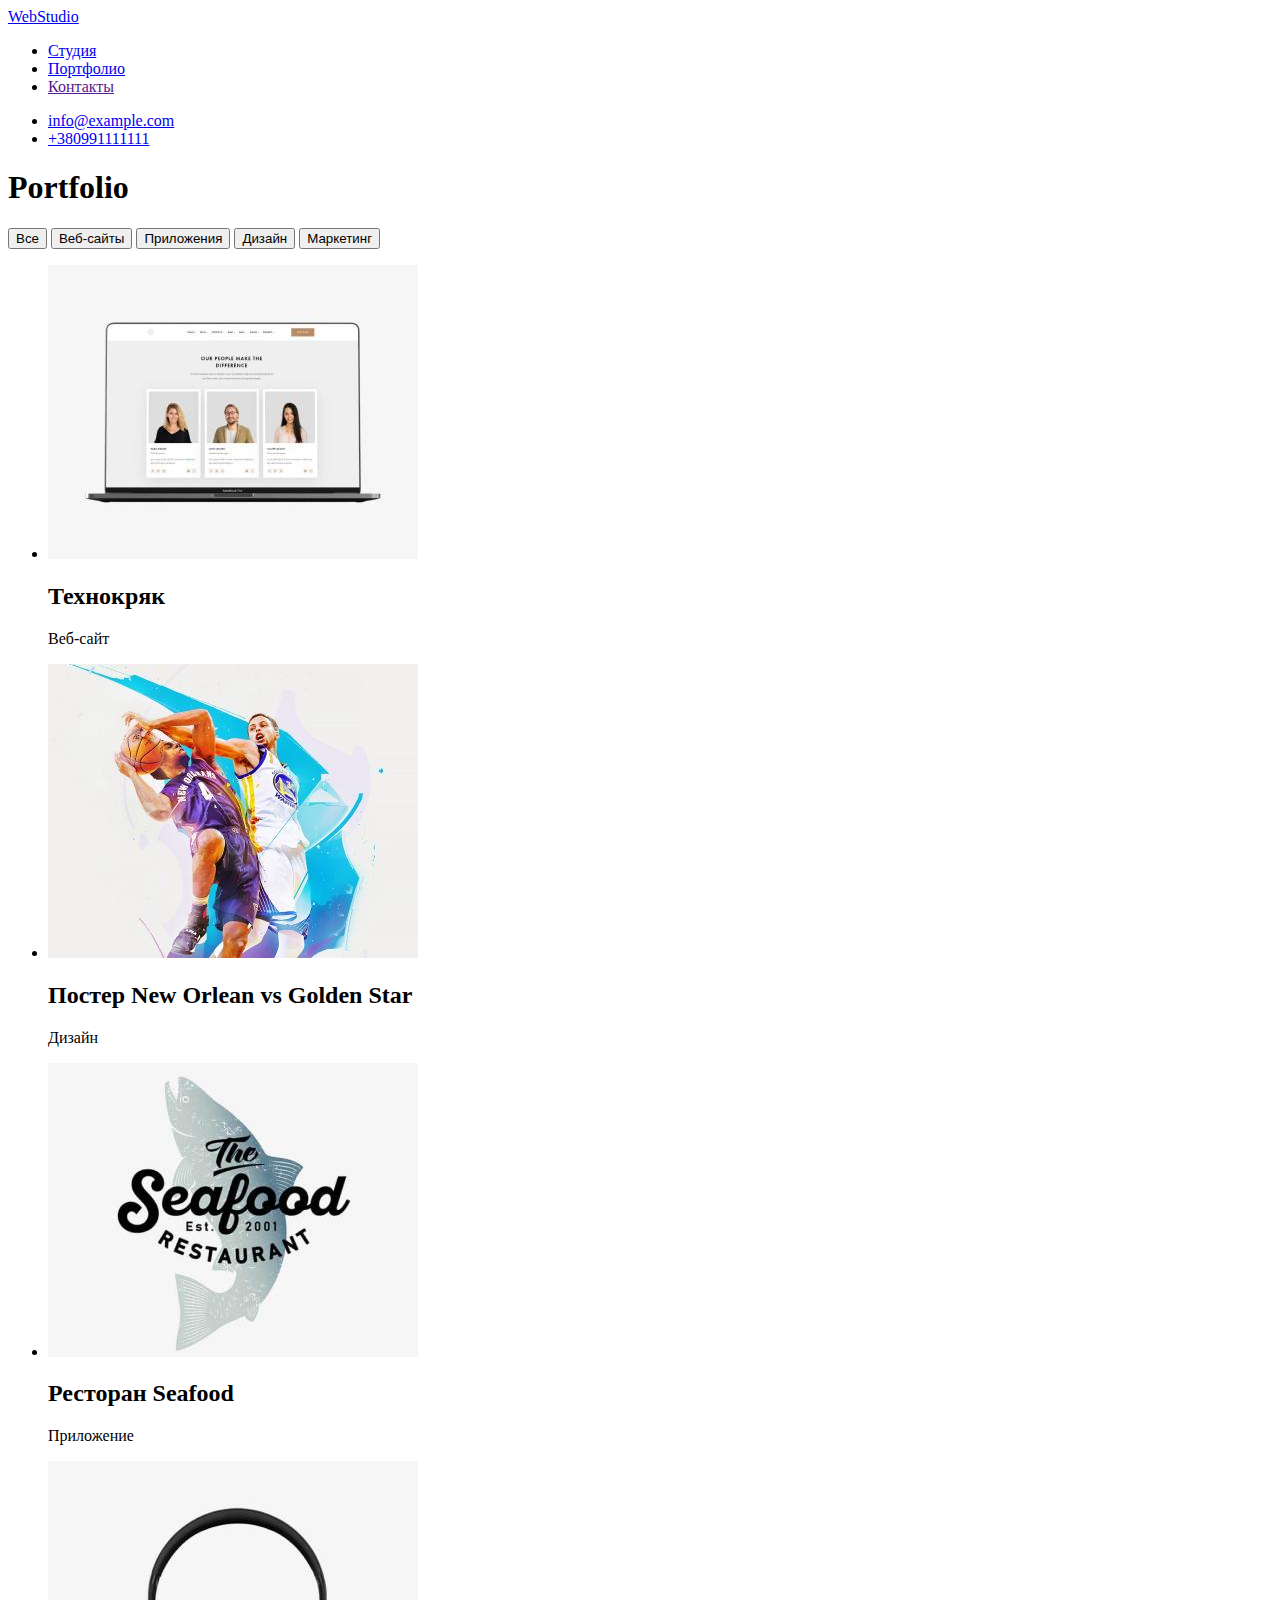
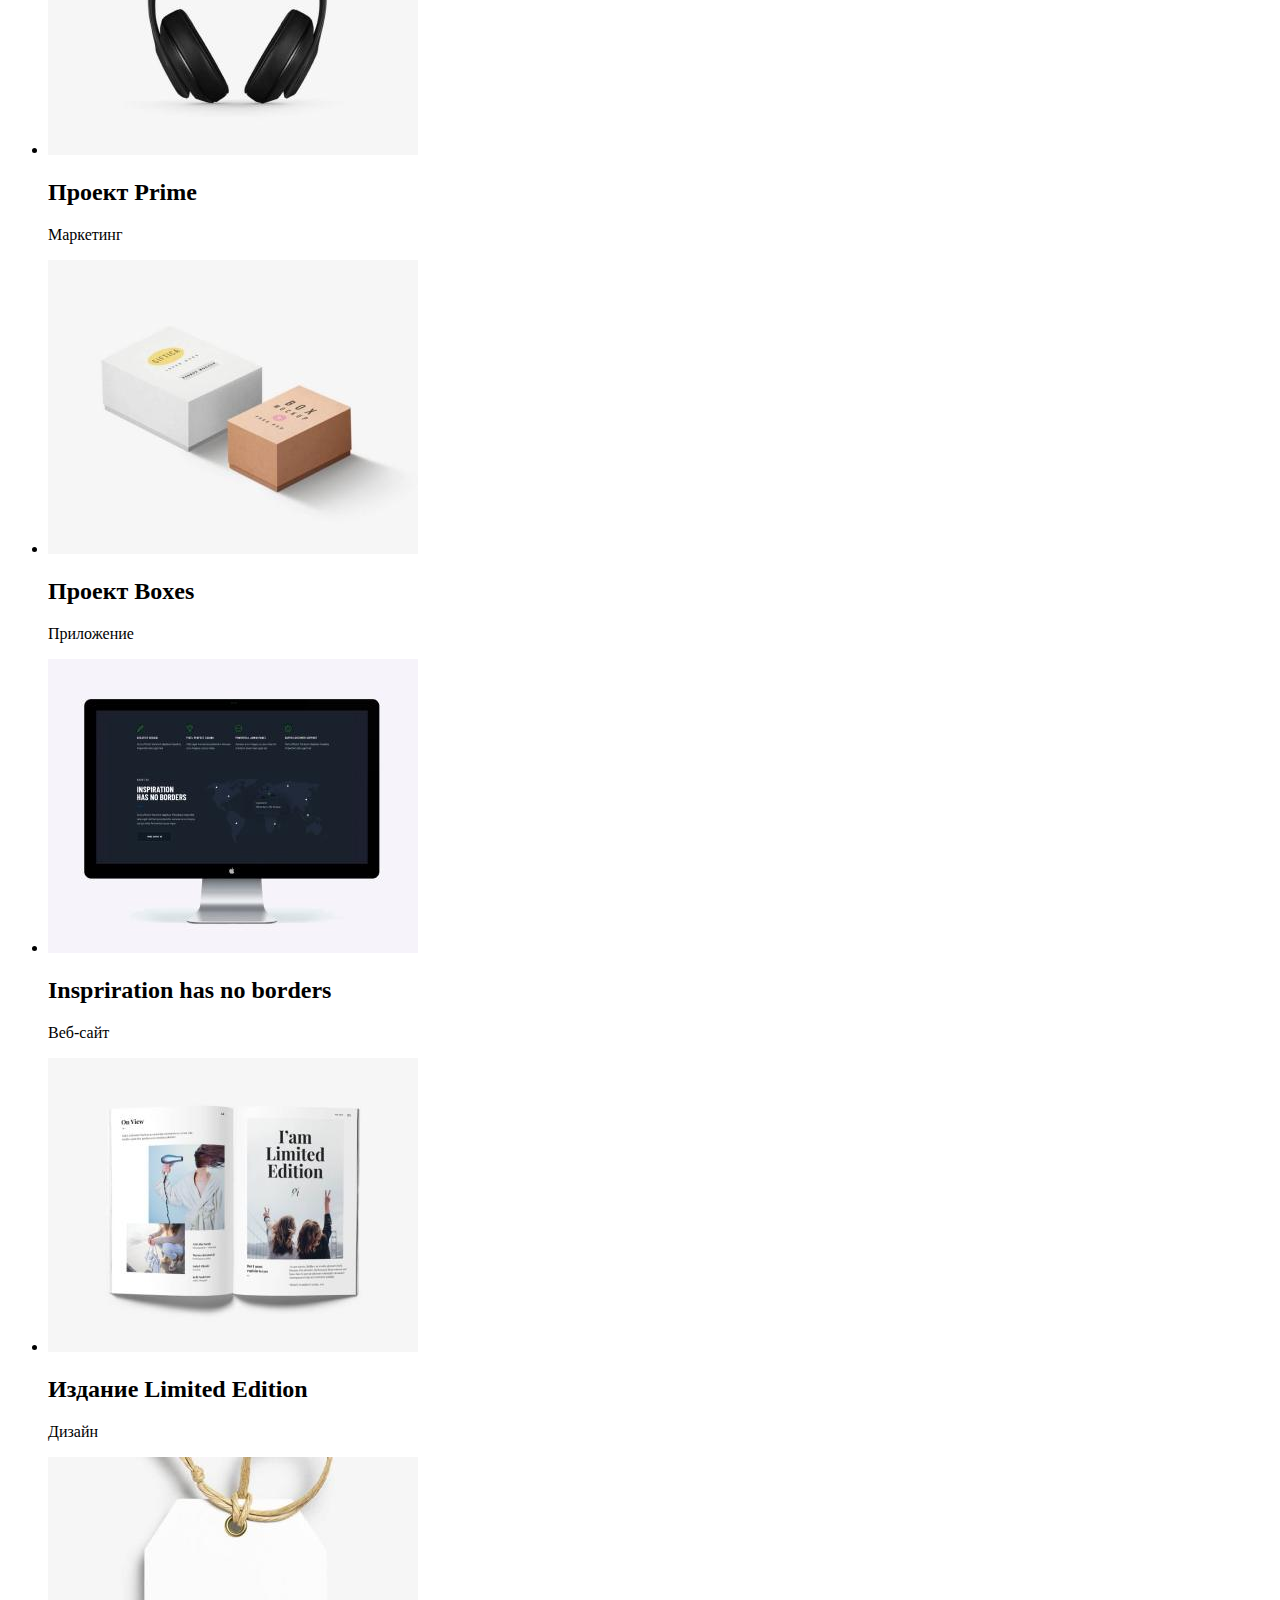
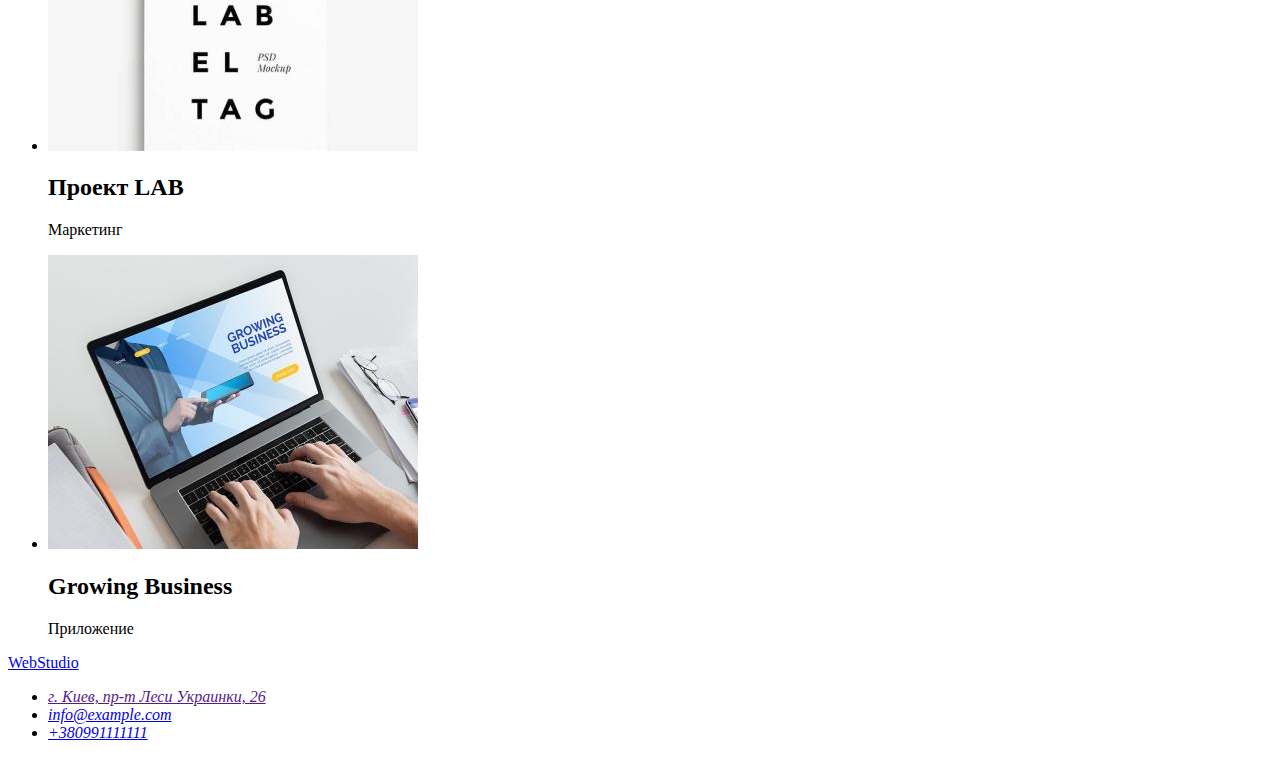
==== portfolio.html @ e46f474f "H/w" ====
<!DOCTYPE html>
<html lang="ru">
  <head>
    <meta charset="UTF-8" />
    <meta http-equiv="X-UA-Compatible" content="IE=edge" />
    <meta name="viewport" content="width=device-width, initial-scale=1.0" />
    <title>Portfolio</title>
  </head>

  <body class="page">
    <header>
      <nav>
        <a href="/index.html"> WebStudio </a>

        <ul>
          <li><a href="./index.html">Студия</a></li>
          <li><a href="./portfolio.html">Портфолио</a></li>
          <li><a href="">Контакты</a></li>
        </ul>
      </nav>

      <ul>
        <li><a href="mailto:info@devstudio.com">info@example.com</a></li>
        <li><a href="tel:+380961111111">+380991111111</a></li>
      </ul>
    </header>

    <main class="page">
        <section><!--Список кнопок-->
            <h1>Portfolio</h1>
            <div class="container">
                <button class="filter-button" type="button">Все</button>
                <button class="filter-button" type="button">Веб-сайты</button>
                <button class="filter-button" type="button">Приложения</button>
                <button class="filter-button" type="button">Дизайн</button>
                <button class="filter-button" type="button">Маркетинг</button>
            </div>
        </section>
        
        <section><!--Блок с содержымым портфолио-->
            <ul>
                <li>
                    <img src="img/portfolio/p.1.jpg"
                    width="370"
                    height="294"
                    alt="экран ноутбука"/>
                    <h2>Технокряк</h2>
                    <p>Веб-сайт</p>
                </li>
                <li><img src="img/portfolio/p.2.jpg"
                    width="370"
                    height="294"
                    alt="два баскетболиста"/>
                    <h2>Постер New Orlean vs Golden Star</h2>
                    <p>Дизайн</p>
                </li>
                <li><img src="img/portfolio/p.3.jpg"
                    width="370"
                    height="294"
                    alt="логотип ресторана"/>
                    <h2>Ресторан Seafood</h2>
                    <p>Приложение</p>
                </li>
                <li><img src="img/portfolio/p.4.jpg"
                    width="370"
                    height="294"
                    alt="наушники"/>
                    <h2>Проект Prime</h2>
                    <p>Маркетинг</p>
                </li>
                <li><img src="img/portfolio/p.5.jpg"
                    width="370"
                    height="294"
                    alt="коробки"/>
                    <h2>Проект Boxes</h2>
                    <p>Приложение</p>
                </li>
                <li><img src="img/portfolio/p.6.jpg"
                    width="370"
                    height="294"
                    alt="монитор компютера"/>
                    <h2>Inspriration has no borders</h2>
                    <p>Веб-сайт</p>
                </li>
                <li><img src="img/portfolio/p.7.jpg"
                    width="370"
                    height="294"
                    alt="открытая книга"/>
                    <h2>Издание Limited Edition</h2>
                    <p>Дизайн</p>
                </li>
                <li><img src="img/portfolio/p.8.jpg"
                    width="370"
                    height="294"
                    alt="бирка"/>
                    <h2>Проект LAB</h2>
                    <p>Маркетинг</p>
                </li>
                <li><img src="img/portfolio/p.9.jpg"
                    width="370"
                    height="294"
                    alt="работа за ноутбуком"/>
                    <h2>Growing Business</h2>
                    <p>Приложение</p>
                </li>
            </ul>
        </section>

    </main>
      


    <footer>
      <a href="/index.html"> WebStudio </a>
      <address>
          <ul>
              <li><a href="">г. Киев, пр-т Леси Украинки, 26</a></li>
              <li><a href="mailto:info@example.com">info@example.com</a></li>
              <li><a href="tel:+380991111111">+380991111111</a></li>
          </ul>
      </address>
    </footer>
  </body>
</html>
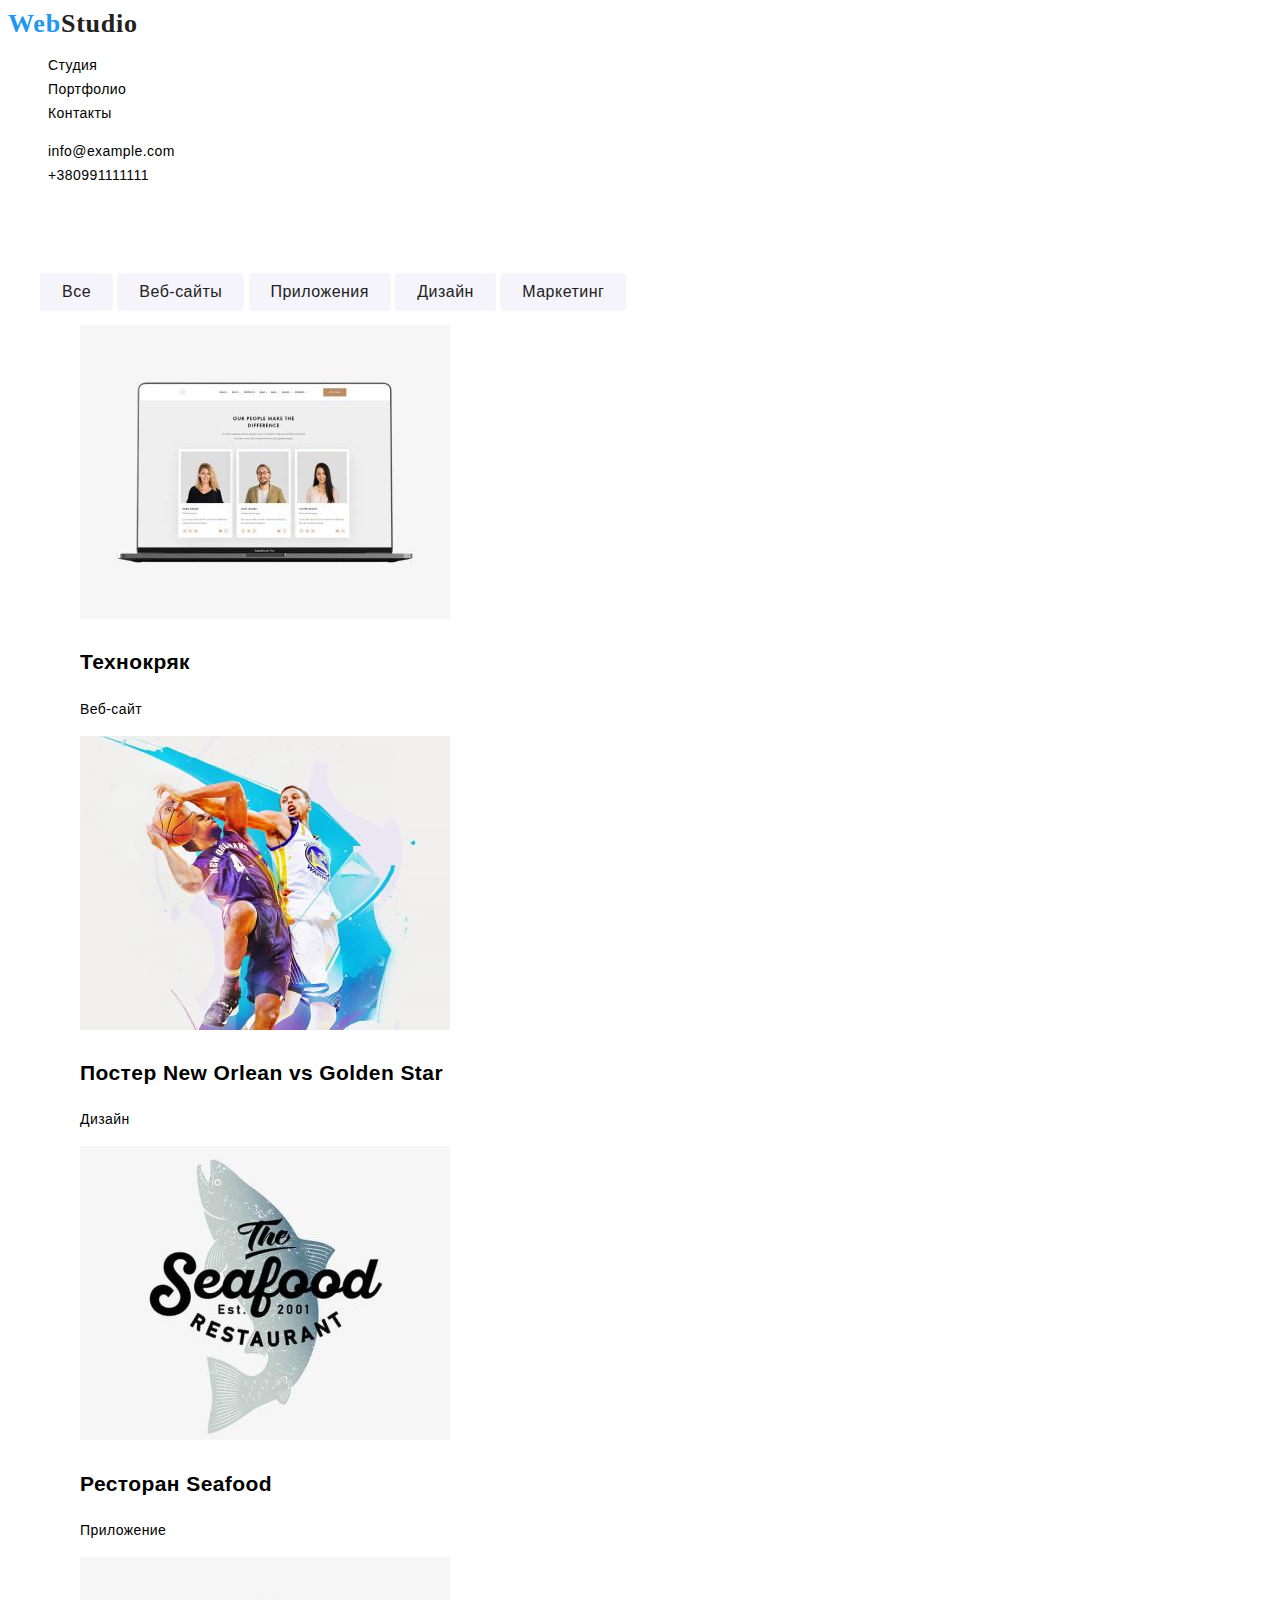
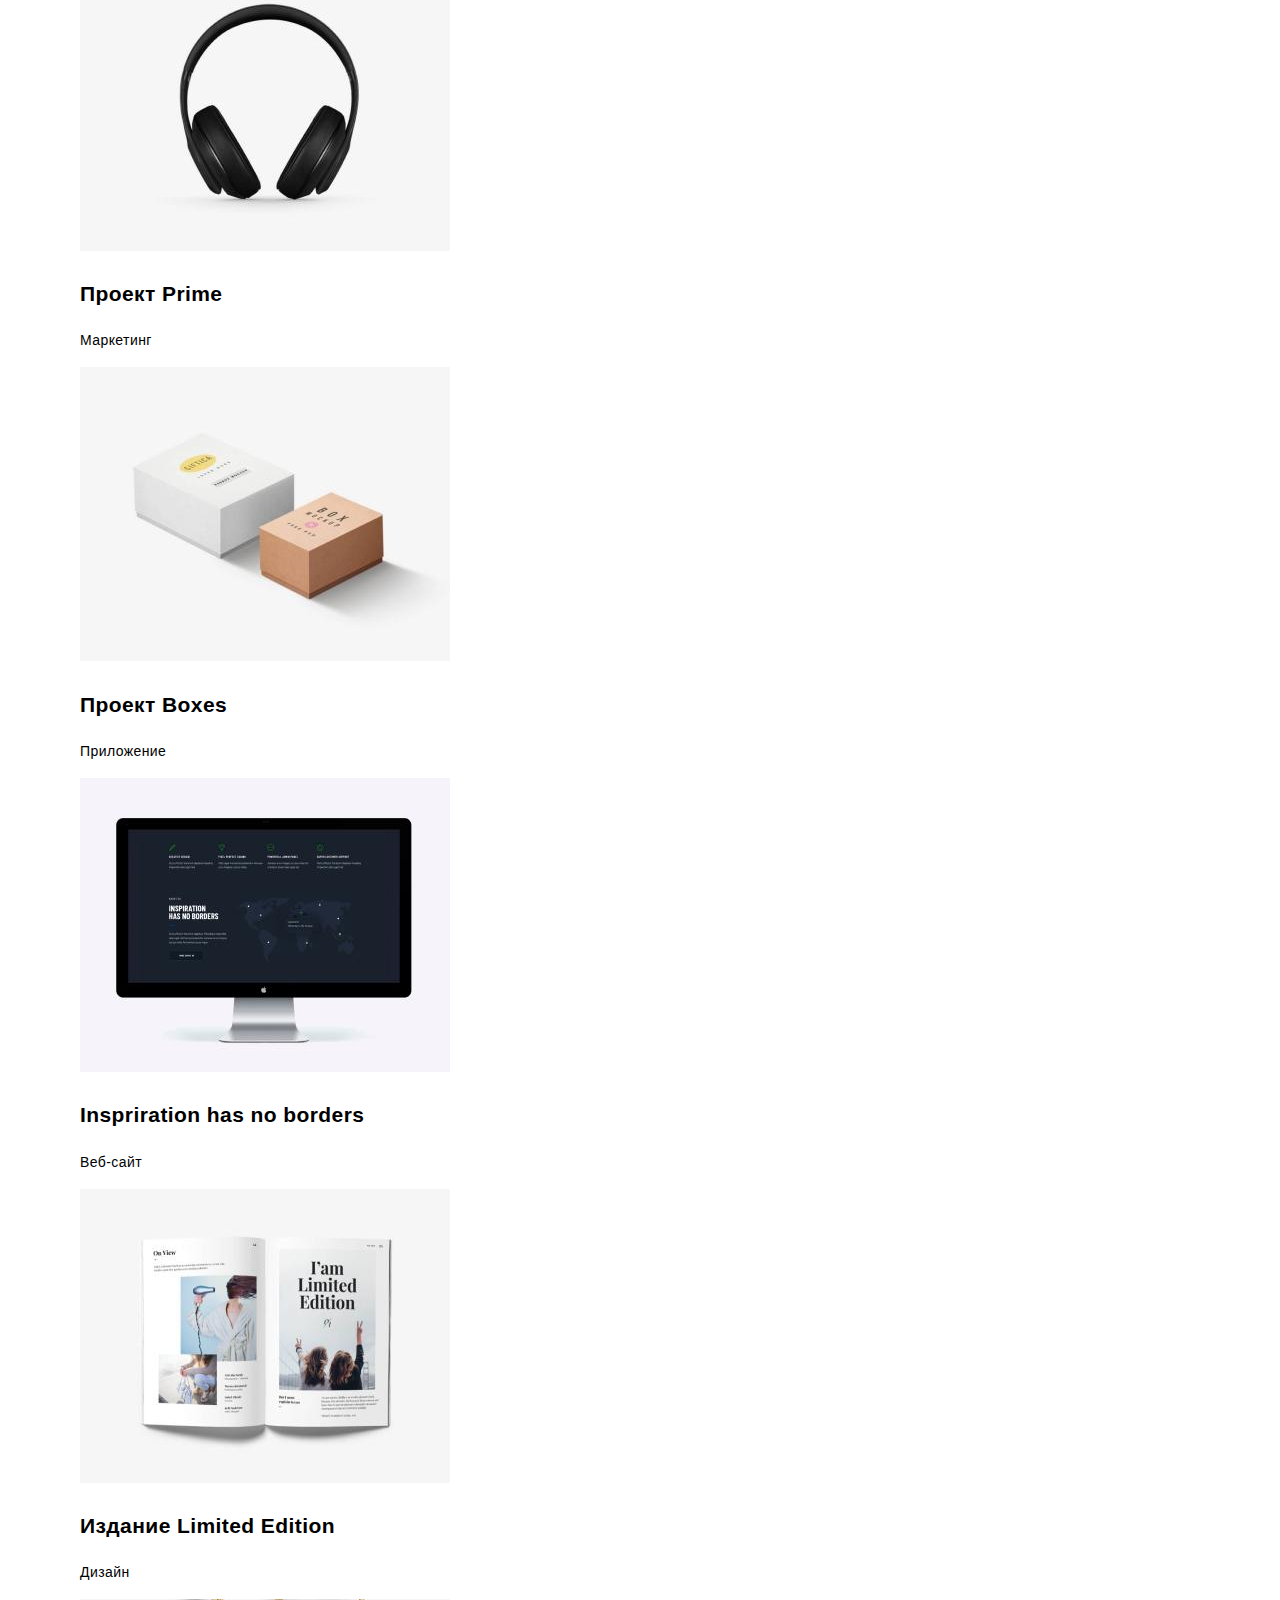
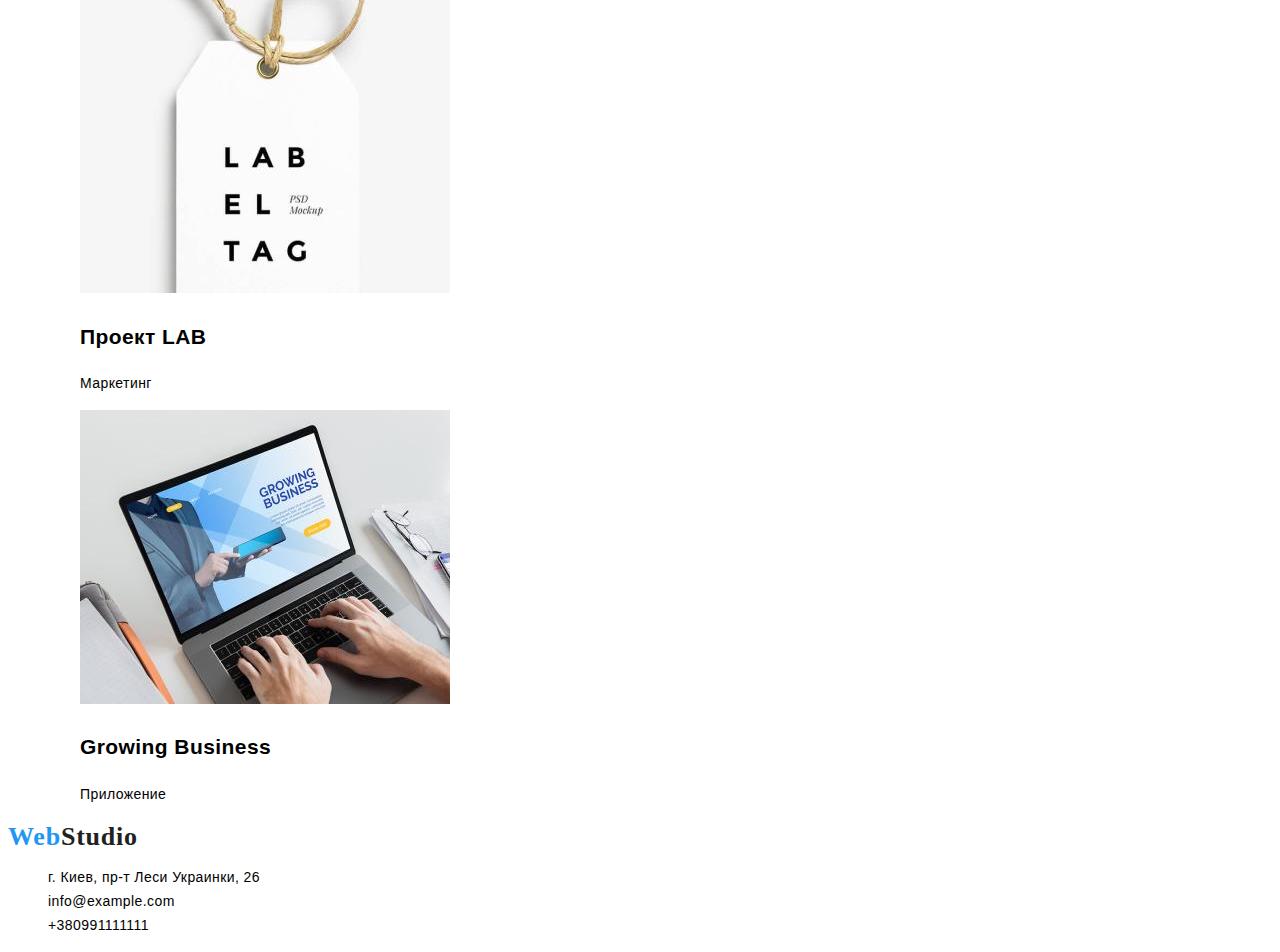
==== commit 36296a8c: "H/W" ====
--- a/portfolio.html
+++ b/portfolio.html
@@ -5,29 +5,30 @@
     <meta http-equiv="X-UA-Compatible" content="IE=edge" />
     <meta name="viewport" content="width=device-width, initial-scale=1.0" />
     <title>Portfolio</title>
+    <link rel="stylesheet" href="./css/styles.css">
   </head>
 
   <body class="page">
     <header>
-      <nav>
-        <a href="/index.html"> WebStudio </a>
-
-        <ul>
-          <li><a href="./index.html">Студия</a></li>
-          <li><a href="./portfolio.html">Портфолио</a></li>
-          <li><a href="">Контакты</a></li>
-        </ul>
-      </nav>
-
-      <ul>
-        <li><a href="mailto:info@devstudio.com">info@example.com</a></li>
-        <li><a href="tel:+380961111111">+380991111111</a></li>
-      </ul>
+        <nav>
+            <a href="/index.html" class="logo-link"> <span class="logo">Web</span>Studio </a>
+    
+            <ul class="site-nav">
+              <li class="feature-item"><a href="./index.html" class="link">Студия</a></li>
+              <li class="feature-item"><a href="./portfolio.html" class="link">Портфолио</a></li>
+              <li class="feature-item"><a href="" class="link">Контакты</a></li>
+            </ul>
+          </nav>
+    
+          <ul class="site-nav">
+            <li class="feature-item"><a href="mailto:info@devstudio.com" class="link">info@example.com</a></li>
+            <li class="feature-item"><a href="tel:+380961111111" class="link">+380991111111</a></li>
+          </ul>
     </header>
 
-    <main class="page">
-        <section><!--Список кнопок-->
-            <h1>Portfolio</h1>
+    <main>
+        <section class="section"><!--Список кнопок-->
+            <h1 class="hero-title">Portfolio</h1>
             <div class="container">
                 <button class="filter-button" type="button">Все</button>
                 <button class="filter-button" type="button">Веб-сайты</button>
@@ -37,88 +38,99 @@
             </div>
         </section>
         
-        <section><!--Блок с содержымым портфолио-->
-            <ul>
-                <li>
-                    <img src="img/portfolio/p.1.jpg"
-                    width="370"
-                    height="294"
-                    alt="экран ноутбука"/>
-                    <h2>Технокряк</h2>
-                    <p>Веб-сайт</p>
-                </li>
-                <li><img src="img/portfolio/p.2.jpg"
-                    width="370"
-                    height="294"
-                    alt="два баскетболиста"/>
-                    <h2>Постер New Orlean vs Golden Star</h2>
-                    <p>Дизайн</p>
-                </li>
-                <li><img src="img/portfolio/p.3.jpg"
-                    width="370"
-                    height="294"
-                    alt="логотип ресторана"/>
-                    <h2>Ресторан Seafood</h2>
-                    <p>Приложение</p>
-                </li>
-                <li><img src="img/portfolio/p.4.jpg"
-                    width="370"
-                    height="294"
-                    alt="наушники"/>
-                    <h2>Проект Prime</h2>
-                    <p>Маркетинг</p>
-                </li>
-                <li><img src="img/portfolio/p.5.jpg"
-                    width="370"
-                    height="294"
-                    alt="коробки"/>
-                    <h2>Проект Boxes</h2>
-                    <p>Приложение</p>
-                </li>
-                <li><img src="img/portfolio/p.6.jpg"
-                    width="370"
-                    height="294"
-                    alt="монитор компютера"/>
-                    <h2>Inspriration has no borders</h2>
-                    <p>Веб-сайт</p>
-                </li>
-                <li><img src="img/portfolio/p.7.jpg"
-                    width="370"
-                    height="294"
-                    alt="открытая книга"/>
-                    <h2>Издание Limited Edition</h2>
-                    <p>Дизайн</p>
-                </li>
-                <li><img src="img/portfolio/p.8.jpg"
-                    width="370"
-                    height="294"
-                    alt="бирка"/>
-                    <h2>Проект LAB</h2>
-                    <p>Маркетинг</p>
-                </li>
-                <li><img src="img/portfolio/p.9.jpg"
-                    width="370"
-                    height="294"
-                    alt="работа за ноутбуком"/>
-                    <h2>Growing Business</h2>
-                    <p>Приложение</p>
-                </li>
-            </ul>
+        <section class="section"><!--Блок с содержымым портфолио-->
+            <div class="container">
+                <ul class="feature">
+                    <li class="feature-item">
+                        <img src="img/portfolio/p.1.jpg"
+                        width="370"
+                        height="294"
+                        alt="экран ноутбука"/>
+                        <h2 class="title">Технокряк</h2>
+                        <p>Веб-сайт</p>
+                    </li>
+                    <li class="feature-item">
+                        <img src="img/portfolio/p.2.jpg"
+                        width="370"
+                        height="294"
+                        alt="два баскетболиста"/>
+                        <h2 class="title">Постер New Orlean vs Golden Star</h2>
+                        <p>Дизайн</p>
+                    </li>
+                    <li class="feature-item">
+                        <img src="img/portfolio/p.3.jpg"
+                        width="370"
+                        height="294"
+                        alt="логотип ресторана"/>
+                        <h2 class="title">Ресторан Seafood</h2>
+                        <p>Приложение</p>
+                    </li>
+                    <li class="feature-item">
+                        <img src="img/portfolio/p.4.jpg"
+                        width="370"
+                        height="294"
+                        alt="наушники"/>
+                        <h2 class="title">Проект Prime</h2>
+                        <p>Маркетинг</p>
+                    </li>
+                    <li class="feature-item">
+                        <img src="img/portfolio/p.5.jpg"
+                        width="370"
+                        height="294"
+                        alt="коробки"/>
+                        <h2 class="title">Проект Boxes</h2>
+                        <p>Приложение</p>
+                    </li>
+                    <li class="feature-item">
+                        <img src="img/portfolio/p.6.jpg"
+                        width="370"
+                        height="294"
+                        alt="монитор компютера"/>
+                        <h2 class="title">Inspriration has no borders</h2>
+                        <p>Веб-сайт</p>
+                    </li>
+                    <li class="feature-item">
+                        <img src="img/portfolio/p.7.jpg"
+                        width="370"
+                        height="294"
+                        alt="открытая книга"/>
+                        <h2 class="title">Издание Limited Edition</h2>
+                        <p>Дизайн</p>
+                    </li>
+                    <li class="feature-item">
+                        <img src="img/portfolio/p.8.jpg"
+                        width="370"
+                        height="294"
+                        alt="бирка"/>
+                        <h2 class="title">Проект LAB</h2>
+                        <p>Маркетинг</p>
+                    </li>
+                    <li class="feature-item">
+                        <img src="img/portfolio/p.9.jpg"
+                        width="370"
+                        height="294"
+                        alt="работа за ноутбуком"/>
+                        <h2 class="title">Growing Business</h2>
+                        <p>Приложение</p>
+                    </li>
+                </ul>
+            </div>
+
         </section>
 
     </main>
       
 
 
-    <footer>
-      <a href="/index.html"> WebStudio </a>
-      <address>
-          <ul>
-              <li><a href="">г. Киев, пр-т Леси Украинки, 26</a></li>
-              <li><a href="mailto:info@example.com">info@example.com</a></li>
-              <li><a href="tel:+380991111111">+380991111111</a></li>
-          </ul>
-      </address>
-    </footer>
-  </body>
-</html>
+    <footer class="section-f">
+        <a href="/index.html" class="logo-link"> <span class="logo">Web</span>Studio </a>
+        <address class="address">
+            <ul class="site-nav">
+                <li class="feature-item"><a href="" class="link">г. Киев, пр-т Леси Украинки, 26</a></li>
+                <li class="feature-item"><a href="mailto:info@example.com" class="link">info@example.com</a></li>
+                <li class="feature-item"><a href="tel:+380991111111" class="link">+380991111111</a></li>
+            </ul>
+        </address>
+      </footer>
+    </body>
+  </html>
--- a/css/styles.css
+++ b/css/styles.css
@@ -0,0 +1,117 @@
+/* цвет основного текста #757575*/
+/* цвет вторичного текста #212121*/
+/* белый FFFFFF*/
+/* акцент #2196F3 - #000000*/
+/* Вторичный цвет фона #2F303A */
+/* Вторичный цвет фона# F5F4FA */
+
+:root {
+    --primary-text-color: #757575;
+    --title-text-color: #212121;
+    --white-text-color: #fff;
+    --accent-text-color: #2196f3
+}
+.page {
+    font-family: 'Roboto', sans-serif;
+    font-size: 14px;
+    line-height: 1.71;
+    letter-spacing: 0.03em;
+    background-color: #fff;
+    color: var(var(--primary-text-color))
+}
+address {
+    display: block;
+    font-style: normal;
+  }
+.hero {
+    background-color: #2F303A;
+}
+.container {
+    width: 1200px;
+    padding: 0 15px;
+    margin: 0 auto;
+}
+/* site nav */
+.site-nav {
+    list-style-type: none;
+}
+.site-nav .link {
+    color: inherit;
+    color: var(var(--title-text-color));
+    text-decoration: none;
+}
+.site-nav .link:hover,
+.site-nav .link:focus {
+    color: var(--accent-text-color);
+}
+/* hero title */
+.hero-title {
+    color: var(--white-text-color);
+}
+.button {
+    cursor: pointer;
+    border: transparent;
+    position: absolute;
+    background: #2196F3;
+    position: absolute;
+    width: 200px;
+    height: 50px;
+    color: var(--white-text-color);
+    border-radius: 4px;
+}
+/* section-title */
+.section-title {
+    color: var(var(--title-text-color));
+    font-weight: bold;
+    font-size: 36px;
+    line-height: 42px;
+    text-align: center;
+}
+/* feature-title */
+.title {
+    color: var(var(--title-text-color));
+    font-weight: bold;
+}
+.logo {
+    text-decoration: none;
+    font-family: Raleway;
+    font-weight: 700;
+    font-size: 26px;
+    line-height: 31px;
+    letter-spacing: 0.03em;
+    color:var(--accent-text-color);
+}
+.logo-link {
+    text-decoration: none;
+    font-family: Raleway;
+    font-weight: 700;
+    font-size: 26px;
+    line-height: 31px;
+    letter-spacing: 0.03em;
+    color: var(--title-text-color);
+}
+.feature {
+    list-style-type: none;
+}
+
+.filter-button {
+    cursor: pointer;
+    border: transparent;
+    padding: 6px 22px;
+    background-color: #f5f4fa;
+    border-radius: 4px;
+    font-family: inherit;
+    font-weight: 500;
+    font-size: 16px;
+    line-height: 1.62;
+    text-align: center;
+    letter-spacing: 0.03em;
+    color: var(--title-text-color);
+}
+.filter-button:hover,
+.filter-button:focus {
+    color: var(--white-text-color);
+    background: var(--accent-text-color);
+    box-shadow: 0px 3px 1px rgba(0, 0, 0, 0.1), 0px 1px 2px rgba(0, 0, 0, 0.08), 0px 2px 2px rgba(0, 0, 0, 0.12);
+    border-radius: 4px;
+}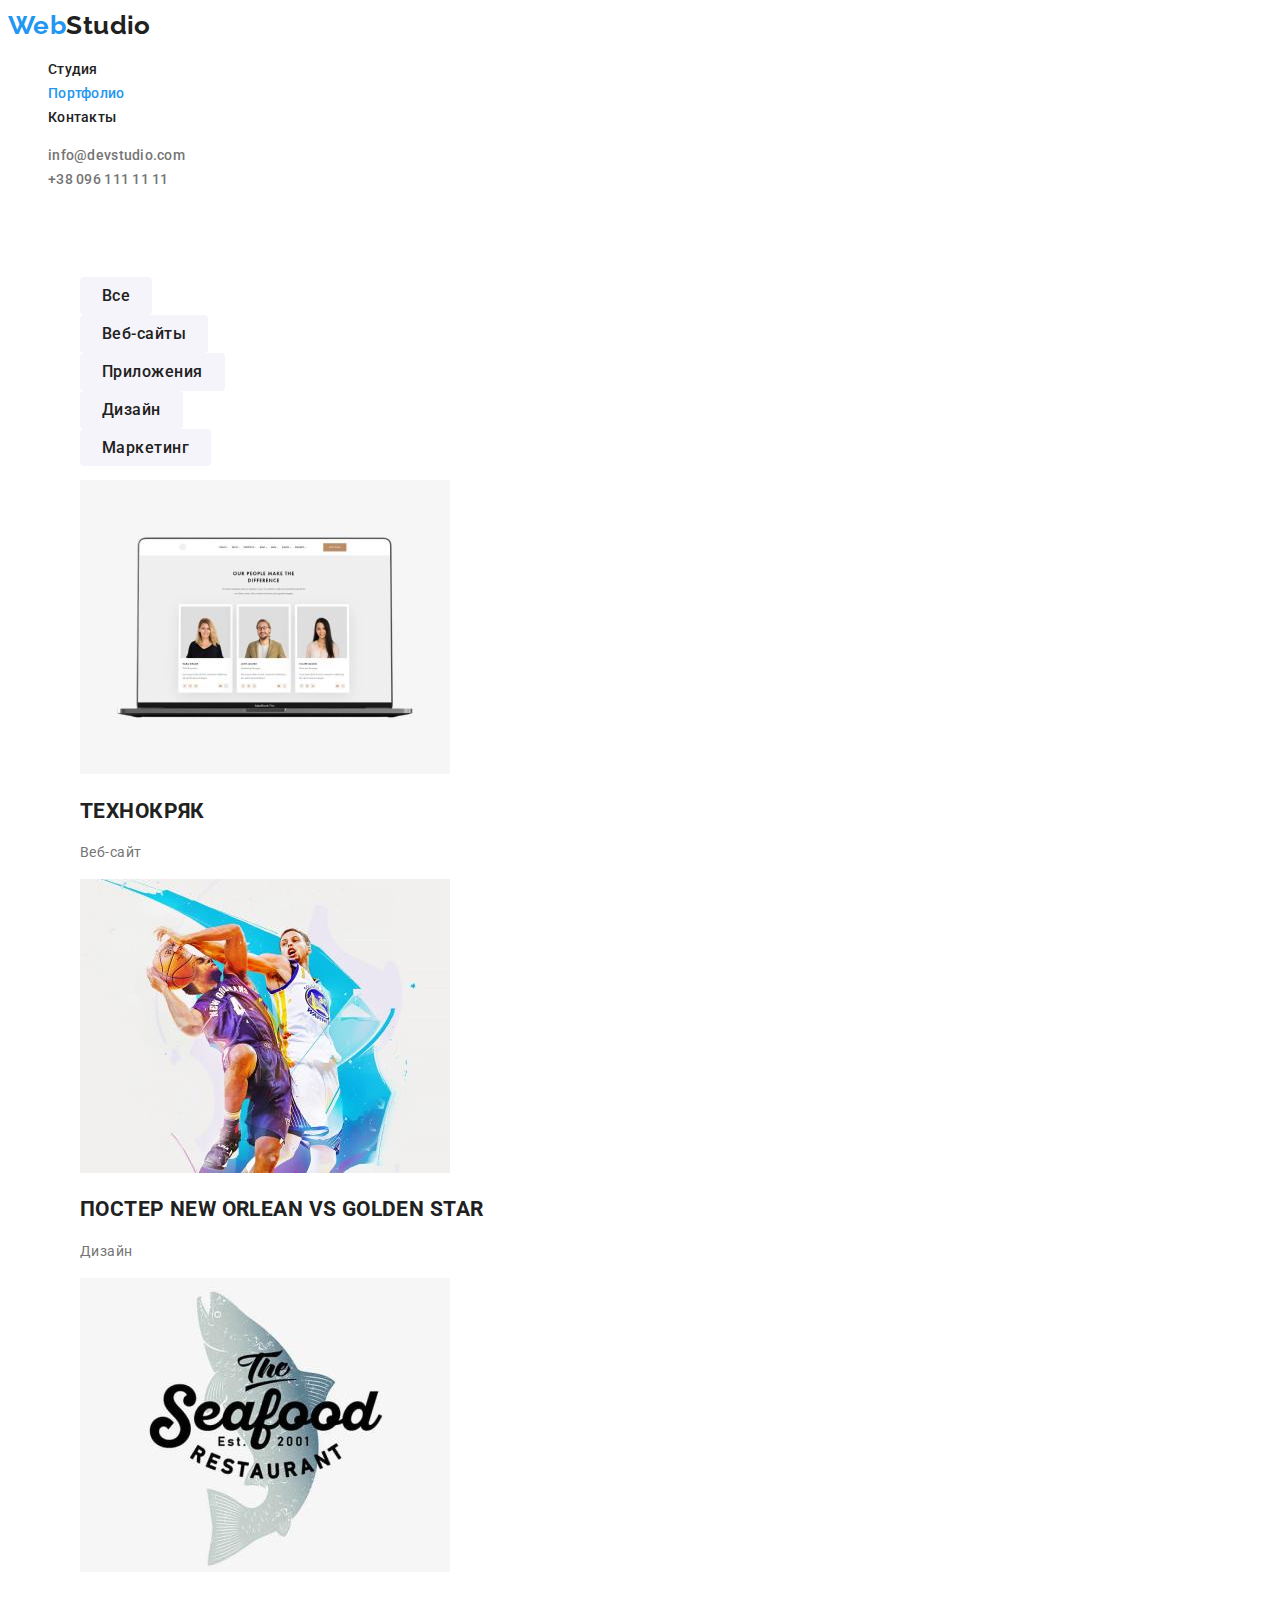
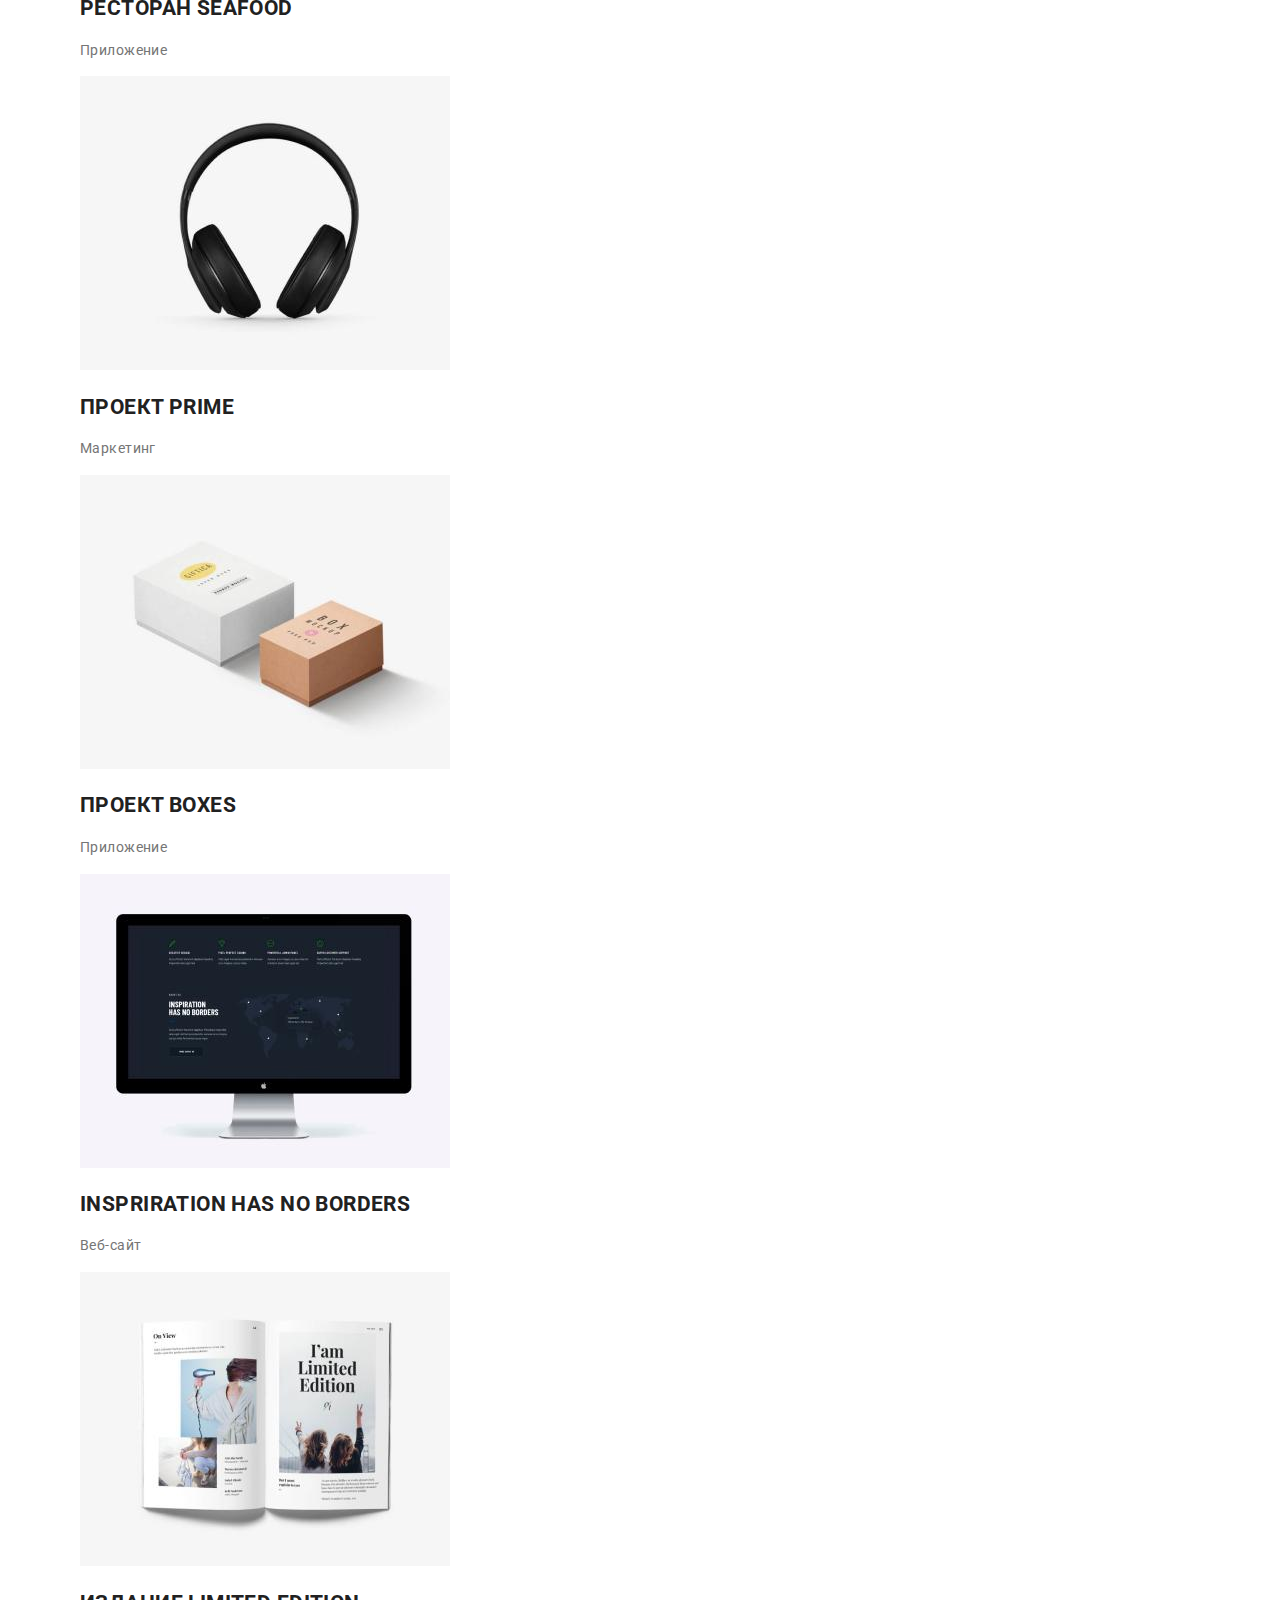
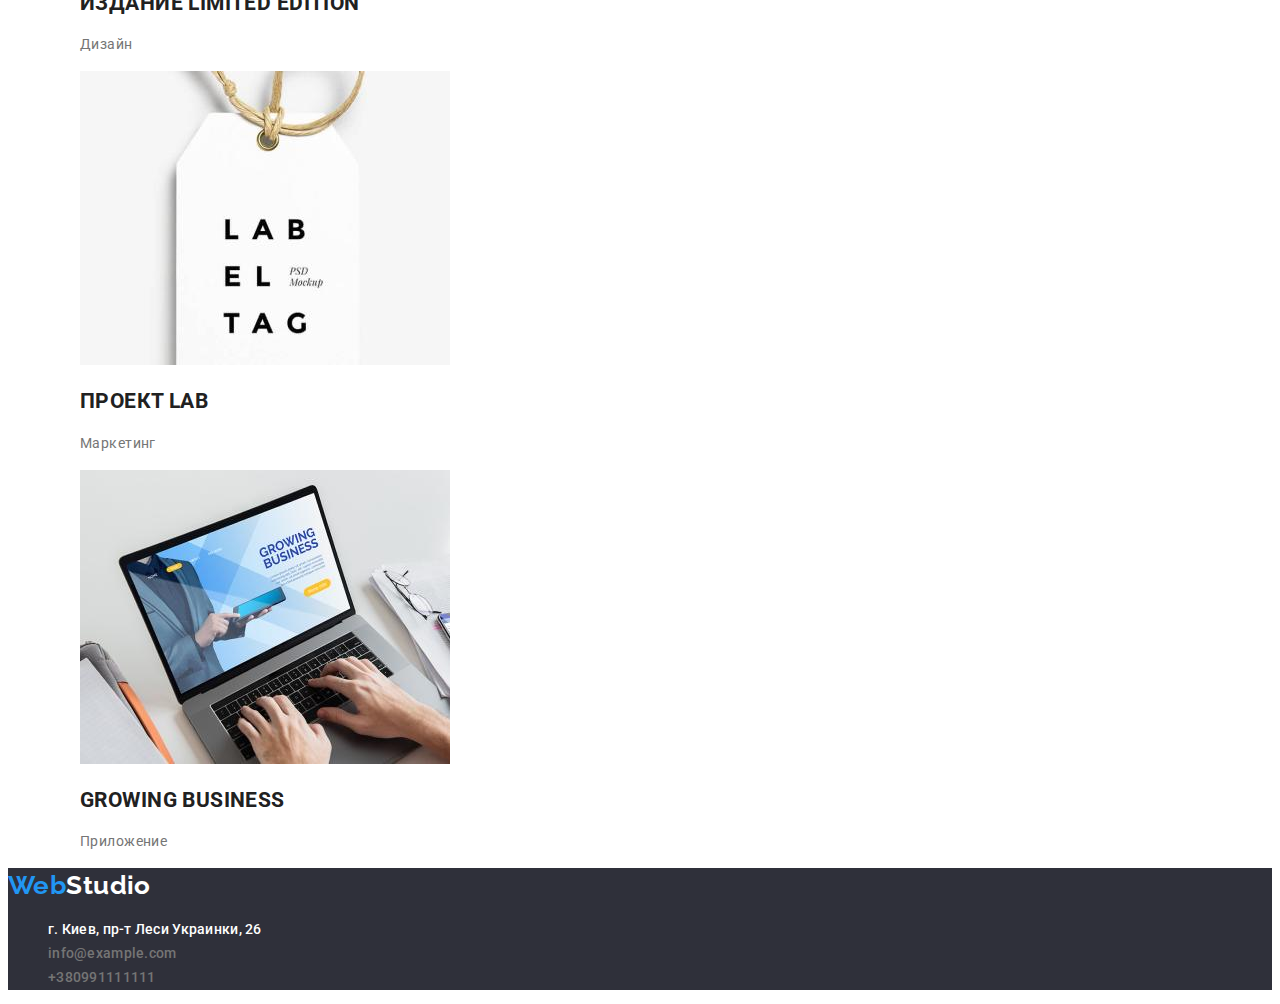
==== commit 885a5bca: "Готовое ДЗ" ====
--- a/portfolio.html
+++ b/portfolio.html
@@ -4,42 +4,58 @@
     <meta charset="UTF-8" />
     <meta http-equiv="X-UA-Compatible" content="IE=edge" />
     <meta name="viewport" content="width=device-width, initial-scale=1.0" />
+    <link rel="preconnect" href="https://fonts.googleapis.com">
+    <link rel="preconnect" href="https://fonts.gstatic.com" crossorigin>
+    <link href="https://fonts.googleapis.com/css2?family=Raleway:wght@700&family=Roboto:wght@400;500;700;900&display=swap"
+        rel="stylesheet">
     <title>Portfolio</title>
     <link rel="stylesheet" href="./css/styles.css">
   </head>
 
   <body class="page">
     <header>
-        <nav>
-            <a href="/index.html" class="logo-link"> <span class="logo">Web</span>Studio </a>
-    
-            <ul class="site-nav">
-              <li class="feature-item"><a href="./index.html" class="link">Студия</a></li>
-              <li class="feature-item"><a href="./portfolio.html" class="link">Портфолио</a></li>
-              <li class="feature-item"><a href="" class="link">Контакты</a></li>
+       
+        <a class="logo-link" 
+        href="./index.html">Web<span class="logo-d">Studio</span></a>
+        <nav class="nav">
+            <ul class="nav-list">
+                <li class="nav-item">
+                    <a  class="nav-link"
+                        href="./index.html">Студия</a>
+                </li>
+                <li class="nav-item">
+                    <a  class="nav-link-p"
+                        href="./portfolio.html">Портфолио</a>
+                </li>
+                <li class="nav-item">
+                    <a  class="nav-link" 
+                        href="Контакты">Контакты</a>
+                </li>
             </ul>
-          </nav>
-    
-          <ul class="site-nav">
-            <li class="feature-item"><a href="mailto:info@devstudio.com" class="link">info@example.com</a></li>
-            <li class="feature-item"><a href="tel:+380961111111" class="link">+380991111111</a></li>
-          </ul>
-    </header>
+        </nav>
+        <ul class="cont-list">
+            <li class="cont-item">
+                <a  class="cont-link" 
+                    href="mailto:info@devstudio.com">info@devstudio.com</a>
+            </li>
+            <li class="cont-item">
+                <a  class="cont-link" 
+                    href="tel:+380961111111">+38 096 111 11 11</a>
+            </li>
+        </ul>
+</header> 
 
     <main>
         <section class="section"><!--Список кнопок-->
-            <h1 class="hero-title">Portfolio</h1>
             <div class="container">
-                <button class="filter-button" type="button">Все</button>
-                <button class="filter-button" type="button">Веб-сайты</button>
-                <button class="filter-button" type="button">Приложения</button>
-                <button class="filter-button" type="button">Дизайн</button>
-                <button class="filter-button" type="button">Маркетинг</button>
-            </div>
-        </section>
-        
-        <section class="section"><!--Блок с содержымым портфолио-->
-            <div class="container">
+                <h1 class="hero-title">Portfolio</h1>
+                <ul class="nav-list">
+                    <li><button class="filter-button" type="button">Все</button></li>
+                    <li><button class="filter-button" type="button">Веб-сайты</button></li>
+                    <li><button class="filter-button" type="button">Приложения</button></li>
+                    <li><button class="filter-button" type="button">Дизайн</button></li>
+                    <li><button class="filter-button" type="button">Маркетинг</button></li>
+                </ul>
                 <ul class="feature">
                     <li class="feature-item">
                         <img src="img/portfolio/p.1.jpg"
@@ -114,23 +130,22 @@
                         <p>Приложение</p>
                     </li>
                 </ul>
+
             </div>
-
-        </section>
-
     </main>
       
 
 
     <footer class="section-f">
-        <a href="/index.html" class="logo-link"> <span class="logo">Web</span>Studio </a>
-        <address class="address">
-            <ul class="site-nav">
-                <li class="feature-item"><a href="" class="link">г. Киев, пр-т Леси Украинки, 26</a></li>
-                <li class="feature-item"><a href="mailto:info@example.com" class="link">info@example.com</a></li>
-                <li class="feature-item"><a href="tel:+380991111111" class="link">+380991111111</a></li>
-            </ul>
-        </address>
+        <a class="logo-link" href="/index.html">Web<span class="logo-white">Studio</span></a>
+      <address class="address">
+          <ul class="nav-list">
+              <li><a class="cont-link-a" href="">г. Киев, пр-т Леси Украинки, 26</a></li>
+              <li><a class="cont-link" href="mailto:info@example.com">info@example.com</a></li>
+              <li><a class="cont-link" href="tel:+380991111111">+380991111111</a></li>
+          </ul>
+      </address>
       </footer>
+      
     </body>
   </html>
--- a/css/styles.css
+++ b/css/styles.css
@@ -12,17 +12,19 @@
     --accent-text-color: #2196f3
 }
 .page {
-    font-family: 'Roboto', sans-serif;
+    font-family: Roboto, sans-serif;
     font-size: 14px;
     line-height: 1.71;
     letter-spacing: 0.03em;
     background-color: #fff;
-    color: var(var(--primary-text-color))
+    color: var(--primary-text-color);
 }
 address {
-    display: block;
     font-style: normal;
   }
+  .feature {
+    list-style-type: none;
+}
 .hero {
     background-color: #2F303A;
 }
@@ -32,16 +34,39 @@
     margin: 0 auto;
 }
 /* site nav */
-.site-nav {
+.nav-list {
     list-style-type: none;
 }
-.site-nav .link {
-    color: inherit;
-    color: var(var(--title-text-color));
+.nav-link,
+.nav-link-p,
+.nav-link-s {
+    font-weight: 500;
+    line-height: 1.14;
+    letter-spacing: 0.02em;
     text-decoration: none;
+    color: var(--title-text-color);
 }
-.site-nav .link:hover,
-.site-nav .link:focus {
+.nav-link:hover,
+.nav-link:focus {
+    color: var(--accent-text-color);
+}
+.cont-list {
+    list-style-type: none;
+}
+.cont-link {
+    text-decoration: none;  
+    font-weight: 500;
+    line-height: 1.14;
+    letter-spacing: 0.02em;
+    text-decoration: none;
+    color: var(--primary-text-color); 
+}
+.cont-link:hover,
+.cont-link:focus {
+    color: var(--accent-text-color);
+}
+.nav-link-s,
+.nav-link-p {
     color: var(--accent-text-color);
 }
 /* hero title */
@@ -51,9 +76,7 @@
 .button {
     cursor: pointer;
     border: transparent;
-    position: absolute;
     background: #2196F3;
-    position: absolute;
     width: 200px;
     height: 50px;
     color: var(--white-text-color);
@@ -61,37 +84,49 @@
 }
 /* section-title */
 .section-title {
-    color: var(var(--title-text-color));
-    font-weight: bold;
+    font-weight: 700;
     font-size: 36px;
-    line-height: 42px;
-    text-align: center;
+    line-height: 1.16;
+    color: var(--title-text-color);
 }
 /* feature-title */
 .title {
-    color: var(var(--title-text-color));
-    font-weight: bold;
+    font-weight: 700;
+    line-height: 1.14;
+    text-transform: uppercase;
+    color: var(--title-text-color);
 }
-.logo {
-    text-decoration: none;
+/* logo */
+.logo-link,
+.logo-d,
+.logo-white {
     font-family: Raleway;
     font-weight: 700;
     font-size: 26px;
-    line-height: 31px;
-    letter-spacing: 0.03em;
-    color:var(--accent-text-color);
+    line-height: 1.38;
+    text-decoration: none;
 }
 .logo-link {
-    text-decoration: none;
-    font-family: Raleway;
-    font-weight: 700;
-    font-size: 26px;
-    line-height: 31px;
-    letter-spacing: 0.03em;
+    color: var(--accent-text-color)
+}
+.logo-d {
     color: var(--title-text-color);
 }
-.feature {
-    list-style-type: none;
+.logo-white {
+    color: var(--white-text-color);
+}
+/* footer */
+.cont-link-a {
+    text-decoration: none;  
+    font-weight: 500;
+    line-height: 1.14;
+    letter-spacing: 0.02em;
+    text-decoration: none;
+    color: var(--white-text-color); 
+}
+.cont-link-a:focus,
+.cont-link-a:hover {
+color: var(--accent-text-color);
 }
 
 .filter-button {
@@ -114,4 +149,8 @@
     background: var(--accent-text-color);
     box-shadow: 0px 3px 1px rgba(0, 0, 0, 0.1), 0px 1px 2px rgba(0, 0, 0, 0.08), 0px 2px 2px rgba(0, 0, 0, 0.12);
     border-radius: 4px;
-}+}
+.section-f {
+    background-color: #2F303A;
+}
+
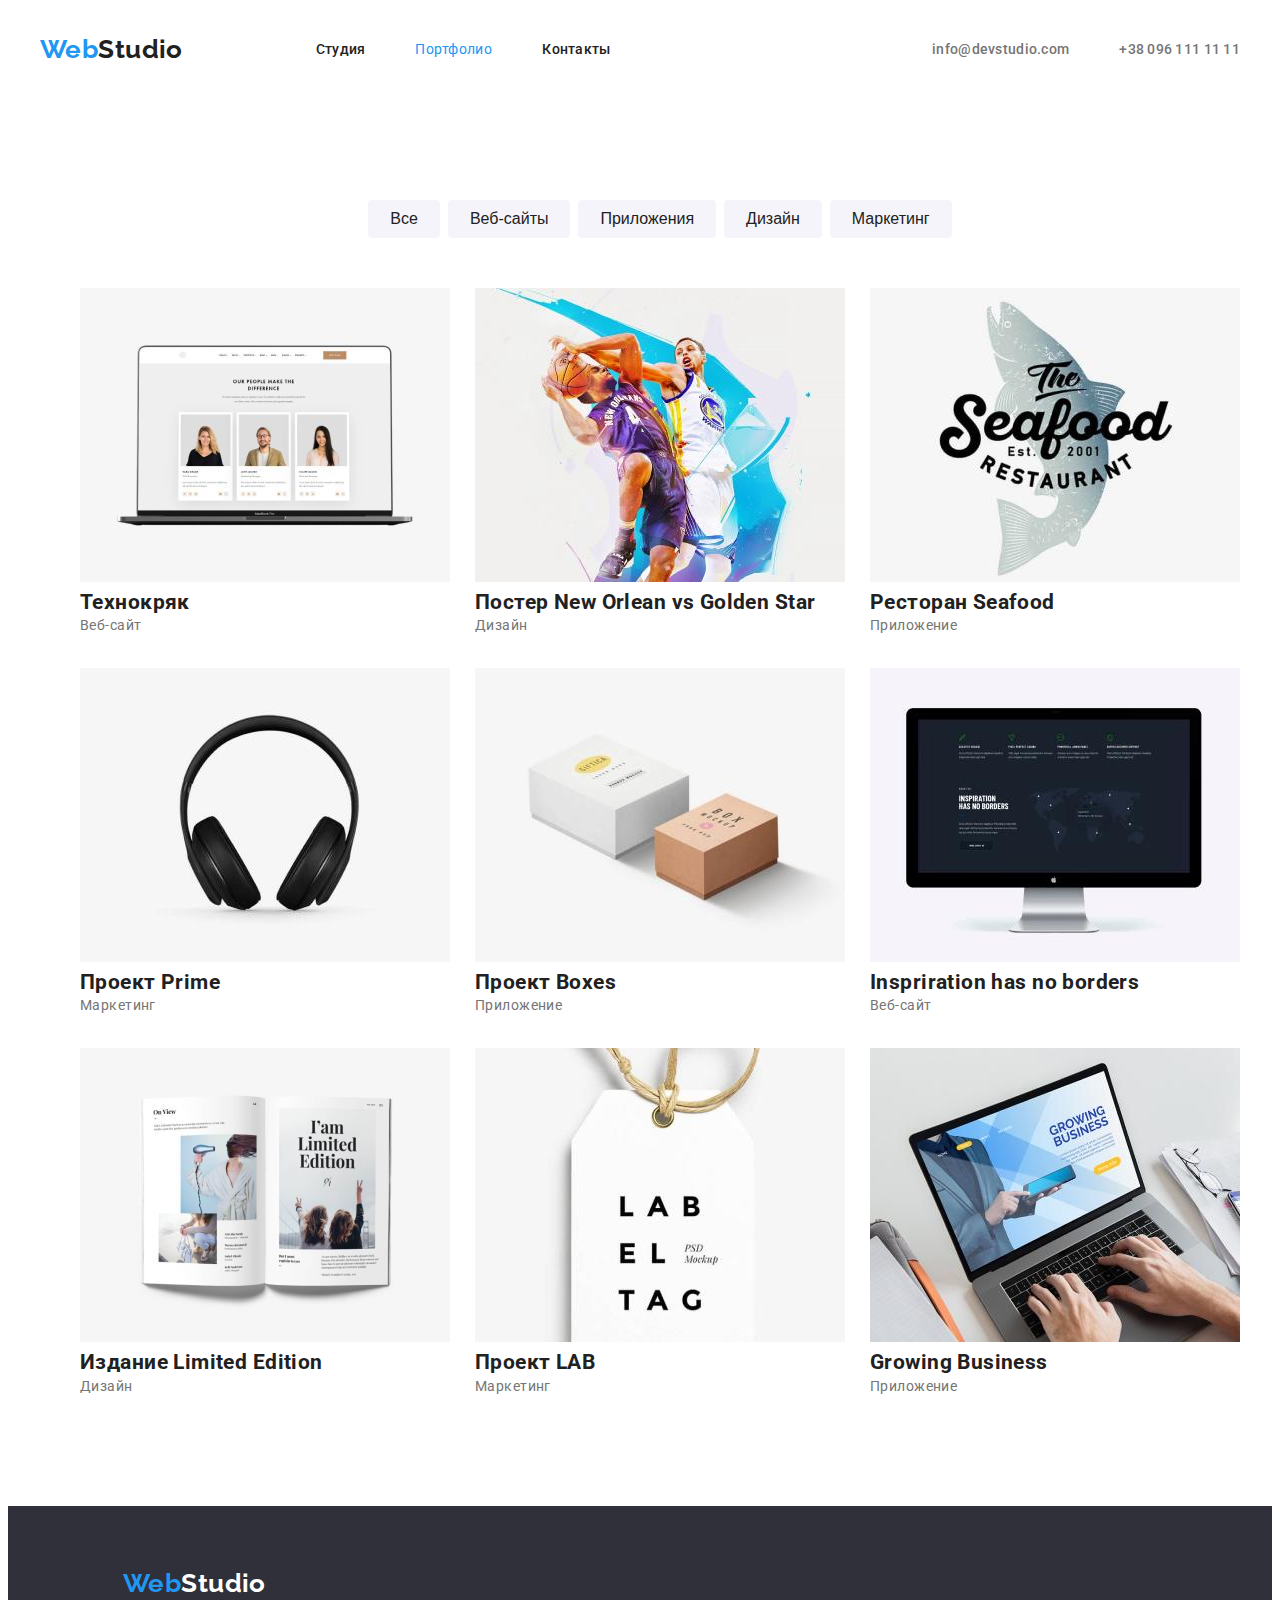
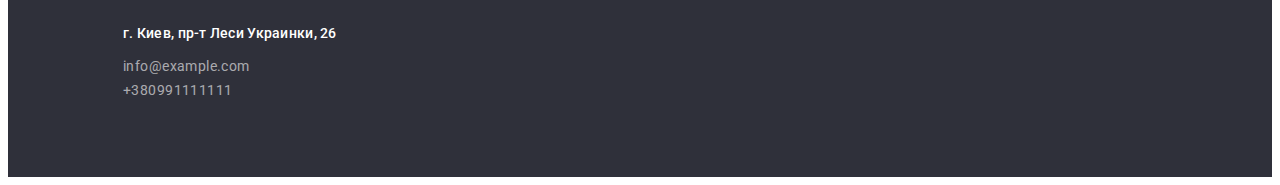
==== commit 109ded6c: "H/w" ====
--- a/portfolio.html
+++ b/portfolio.html
@@ -12,122 +12,138 @@
     <link rel="stylesheet" href="./css/styles.css">
   </head>
 
-  <body class="page">
-    <header>
-       
-        <a class="logo-link" 
-        href="./index.html">Web<span class="logo-d">Studio</span></a>
-        <nav class="nav">
-            <ul class="nav-list">
-                <li class="nav-item">
-                    <a  class="nav-link"
-                        href="./index.html">Студия</a>
+  <body class="page-p">
+    <header class="header-portfolio">
+        <div class="container-header container">
+            <a class="logo-link" 
+            href="./index.html">Web<span class="logo-d">Studio</span></a>
+            <nav class="nav">
+                <ul class="nav-list">
+                    <li class="nav-item">
+                        <a  class="nav-link-st"
+                            href="./index.html">Студия</a>
+                    </li>
+                    <li class="nav-item">
+                        <a  class="nav-link-p"
+                            href="./portfolio.html">Портфолио</a>
+                    </li>
+                    <li class="nav-item">
+                        <a  class="nav-link-k" 
+                            href="Контакты">Контакты</a>
+                    </li>
+                </ul>
+            </nav>
+            <ul class="cont-list">
+                <li class="cont-item">
+                    <a  class="cont-link" 
+                        href="mailto:info@devstudio.com">info@devstudio.com</a>
                 </li>
-                <li class="nav-item">
-                    <a  class="nav-link-p"
-                        href="./portfolio.html">Портфолио</a>
-                </li>
-                <li class="nav-item">
-                    <a  class="nav-link" 
-                        href="Контакты">Контакты</a>
+                <li class="cont-item">
+                    <a  class="cont-link" 
+                        href="tel:+380961111111">+38 096 111 11 11</a>
                 </li>
             </ul>
-        </nav>
-        <ul class="cont-list">
-            <li class="cont-item">
-                <a  class="cont-link" 
-                    href="mailto:info@devstudio.com">info@devstudio.com</a>
-            </li>
-            <li class="cont-item">
-                <a  class="cont-link" 
-                    href="tel:+380961111111">+38 096 111 11 11</a>
-            </li>
-        </ul>
-</header> 
+        </div>
+    </header> 
 
     <main>
         <section class="section"><!--Список кнопок-->
-            <div class="container">
-                <h1 class="hero-title">Portfolio</h1>
-                <ul class="nav-list">
-                    <li><button class="filter-button" type="button">Все</button></li>
-                    <li><button class="filter-button" type="button">Веб-сайты</button></li>
-                    <li><button class="filter-button" type="button">Приложения</button></li>
-                    <li><button class="filter-button" type="button">Дизайн</button></li>
-                    <li><button class="filter-button" type="button">Маркетинг</button></li>
+            <div class="container portfolio">
+                <h1 class="visually-hidden">Portfolio</h1>
+                <ul class="botton-list">
+                    <li class="botton-item"><button class="filter-button" type="button">Все</button></li>
+                    <li class="botton-item"><button class="filter-button" type="button">Веб-сайты</button></li>
+                    <li class="botton-item"><button class="filter-button" type="button">Приложения</button></li>
+                    <li class="botton-item"><button class="filter-button" type="button">Дизайн</button></li>
+                    <li class="botton-item"><button class="filter-button" type="button">Маркетинг</button></li>
                 </ul>
-                <ul class="feature">
-                    <li class="feature-item">
+                <ul class="portfolio-list">
+                    <li class="portfolio-item">
                         <img src="img/portfolio/p.1.jpg"
                         width="370"
                         height="294"
                         alt="экран ноутбука"/>
-                        <h2 class="title">Технокряк</h2>
-                        <p>Веб-сайт</p>
+                        <div class="portfolio-tumba">
+                            <h2 class="portfolio-title">Технокряк</h2>
+                            <p>Веб-сайт</p></div>
                     </li>
-                    <li class="feature-item">
+                    <li class="portfolio-item">
                         <img src="img/portfolio/p.2.jpg"
                         width="370"
                         height="294"
                         alt="два баскетболиста"/>
-                        <h2 class="title">Постер New Orlean vs Golden Star</h2>
-                        <p>Дизайн</p>
+                        <div class="portfolio-tumba">
+                            <h2 class="portfolio-title">Постер New Orlean vs Golden Star</h2>
+                            <p>Дизайн</p>
+                        </div>
                     </li>
-                    <li class="feature-item">
+                    <li class="portfolio-item">
                         <img src="img/portfolio/p.3.jpg"
                         width="370"
                         height="294"
                         alt="логотип ресторана"/>
-                        <h2 class="title">Ресторан Seafood</h2>
-                        <p>Приложение</p>
+                        <div class="portfolio-tumba">
+                            <h2 class="portfolio-title">Ресторан Seafood</h2>
+                            <p>Приложение</p>
+                        </div>
                     </li>
-                    <li class="feature-item">
+                    <li class="portfolio-item">
                         <img src="img/portfolio/p.4.jpg"
                         width="370"
                         height="294"
                         alt="наушники"/>
-                        <h2 class="title">Проект Prime</h2>
-                        <p>Маркетинг</p>
+                        <div class="portfolio-tumba">
+                            <h2 class="portfolio-title">Проект Prime</h2>
+                            <p>Маркетинг</p></div>
                     </li>
-                    <li class="feature-item">
+                    <li class="portfolio-item">
                         <img src="img/portfolio/p.5.jpg"
                         width="370"
                         height="294"
                         alt="коробки"/>
-                        <h2 class="title">Проект Boxes</h2>
-                        <p>Приложение</p>
+                        <div class="portfolio-tumba">
+                            <h2 class="portfolio-title">Проект Boxes</h2>
+                            <p>Приложение</p>
+                        </div>
                     </li>
-                    <li class="feature-item">
+                    <li class="portfolio-item">
                         <img src="img/portfolio/p.6.jpg"
                         width="370"
                         height="294"
                         alt="монитор компютера"/>
-                        <h2 class="title">Inspriration has no borders</h2>
-                        <p>Веб-сайт</p>
+                        <div class="portfolio-tumba">
+                            <h2 class="portfolio-title">Inspriration has no borders</h2>
+                            <p>Веб-сайт</p>
+                        </div>
                     </li>
-                    <li class="feature-item">
+                    <li class="portfolio-item">
                         <img src="img/portfolio/p.7.jpg"
                         width="370"
                         height="294"
                         alt="открытая книга"/>
-                        <h2 class="title">Издание Limited Edition</h2>
-                        <p>Дизайн</p>
+                        <div class="portfolio-tumba">
+                            <h2 class="portfolio-title">Издание Limited Edition</h2>
+                            <p>Дизайн</p>
+                        </div>
                     </li>
-                    <li class="feature-item">
+                    <li class="portfolio-item">
                         <img src="img/portfolio/p.8.jpg"
                         width="370"
                         height="294"
                         alt="бирка"/>
-                        <h2 class="title">Проект LAB</h2>
-                        <p>Маркетинг</p>
+                        <div class="portfolio-tumba">
+                            <h2 class="portfolio-title">Проект LAB</h2>
+                            <p>Маркетинг</p>
+                        </div>
                     </li>
-                    <li class="feature-item">
+                    <li class="portfolio-item">
                         <img src="img/portfolio/p.9.jpg"
                         width="370"
                         height="294"
                         alt="работа за ноутбуком"/>
-                        <h2 class="title">Growing Business</h2>
-                        <p>Приложение</p>
+                        <div class="portfolio-tumba">
+                            <h2 class="portfolio-title">Growing Business</h2>
+                            <p>Приложение</p></div>
                     </li>
                 </ul>
 
@@ -137,15 +153,16 @@
 
 
     <footer class="section-f">
-        <a class="logo-link" href="/index.html">Web<span class="logo-white">Studio</span></a>
-      <address class="address">
-          <ul class="nav-list">
-              <li><a class="cont-link-a" href="">г. Киев, пр-т Леси Украинки, 26</a></li>
-              <li><a class="cont-link" href="mailto:info@example.com">info@example.com</a></li>
-              <li><a class="cont-link" href="tel:+380991111111">+380991111111</a></li>
-          </ul>
-      </address>
-      </footer>
+        <div class="container footer">
+            <a class="logo-link-f" href="/index.html">Web<span class="logo-white">Studio</span></a>
+            <address class="address">
+                <ul class="nav-list-f">
+                    <li class="nav-item-f"><a class="cont-link-fa" href="">г. Киев, пр-т Леси Украинки, 26</a></li>
+                    <li class="nav-item-f"><a class="cont-link-f" href="mailto:info@example.com">info@example.com</a></li>
+                    <li class="nav-item-f"><a class="cont-link-f" href="tel:+380991111111">+380991111111</a></li>
+                </ul>
+        </div>
+    </footer>
       
     </body>
   </html>
--- a/css/styles.css
+++ b/css/styles.css
@@ -11,7 +11,8 @@
     --white-text-color: #fff;
     --accent-text-color: #2196f3
 }
-.page {
+.page-s,
+.page-p {
     font-family: Roboto, sans-serif;
     font-size: 14px;
     line-height: 1.71;
@@ -19,104 +20,231 @@
     background-color: #fff;
     color: var(--primary-text-color);
 }
+.visually-hidden {
+    position: absolute;
+    clip: rect(0 0 0 0);
+    width: 1px;
+    height: 1px;
+    margin: -1px;
+  }
 address {
     font-style: normal;
   }
-  .feature {
-    list-style-type: none;
-}
+h1,
+h2,
+h3,
+p {
+  padding: 0;
+  margin: 0;
+}
+ul {
+    list-style: none;
+}
+h2 {
+    font-weight: 700;
+    line-height: 1.16;
+    color: var(--title-text-color);
+  }
+  a {
+    text-decoration: none;
+  }
+  img {
+    max-width: 100%;
+    height: auto;
+  }
+/* header */
+.header {
+    border-bottom-width: 1px;
+    border-bottom-style: solid;
+    border-bottom-color: #ececec;
+  }
+.container-header {
+    display: flex;
+    align-items: center;
+}
+.nav {
+    margin-left: 93px;
+}
+.nav-list {
+    display: flex;
+}
+.nav-item:not(:last-child) {
+    margin-right: 50px;
+}
+
+.logo-link,
+.logo-d,
+.logo-white,
+.logo-link-f {
+    font-family: Raleway;
+    font-weight: 700;
+    font-size: 26px;
+    line-height: 1.38;
+}
+.logo-link {
+    color: var(--accent-text-color);
+    margin: 24px 0;
+}
+.logo-d {
+    color: var(--title-text-color);
+}
+.nav-link-s,
+.nav-link-ps,
+.nav-link-k,
+.nav-link-st {
+    text-decoration: none; 
+    font-weight: 500;
+    font-size: 14px;
+    line-height: 1.14;
+    letter-spacing: 0.02em;
+    color: var(--title-text-color);
+}
+
+.nav-link-s,
+.nav-link-p {
+    color: var(--accent-text-color);
+}
+.nav-link-s:hover,
+.nav-link-s:focus,
+.nav-link-ps:hover,
+.nav-link-ps:focus,
+.nav-link-k:hover,
+.nav-link-k:focus,
+.nav-link-st:hover,
+.nav-link-st:focus {
+    color: var(--accent-text-color);
+}
+.cont-list {
+    display: flex;
+    margin-left: auto;
+}
+.cont-item:not(:last-child) {
+    margin-right: 50px;
+}
+.cont-link,
+.cont-link {
+    font-weight: 500;
+    line-height: 1.14;
+    letter-spacing: 0.02em;
+    color: var(--primary-text-color);
+}
+
+.cont-link:hover,
+.cont-link:focus
+ {
+    color: var(--accent-text-color);
+}
+/* hero */
 .hero {
-    background-color: #2F303A;
-}
+    background-color: #2f303a;
+    padding: 200px 0;
+  }
+  
+
+.hero-title {
+    font-weight: 900;
+    font-size: 44px;
+    line-height: 1.36;
+    letter-spacing: 0.06em;
+    text-transform: uppercase;
+    width: 696px;
+    margin: 0 auto;
+    text-align: center;
+    color: #fff;
+    padding-bottom: 30px;
+}
+.button {
+    font-weight: 700;
+    font-size: 16px;
+    line-height: 1.87;
+    align-items: center;
+    text-align: center;
+    letter-spacing: 0.06em;
+    cursor: pointer;
+    min-width: 200px;
+    margin: 0 auto;
+    margin-top: 30px;
+    padding: 10px 29px;
+    display: block;
+    padding: 10px 32px;
+    box-shadow: 0px 4px 4px rgba(0, 0, 0, 0.15);
+    border: none;
+    border-radius: 4px;
+    color: #fff;
+    background-color: var(--accent-text-color);
+}
+/* section-pecul */
 .container {
     width: 1200px;
     padding: 0 15px;
     margin: 0 auto;
 }
-/* site nav */
-.nav-list {
-    list-style-type: none;
-}
-.nav-link,
-.nav-link-p,
-.nav-link-s {
-    font-weight: 500;
-    line-height: 1.14;
-    letter-spacing: 0.02em;
-    text-decoration: none;
-    color: var(--title-text-color);
-}
-.nav-link:hover,
-.nav-link:focus {
-    color: var(--accent-text-color);
-}
-.cont-list {
-    list-style-type: none;
-}
-.cont-link {
-    text-decoration: none;  
-    font-weight: 500;
-    line-height: 1.14;
-    letter-spacing: 0.02em;
-    text-decoration: none;
-    color: var(--primary-text-color); 
-}
-.cont-link:hover,
-.cont-link:focus {
-    color: var(--accent-text-color);
-}
-.nav-link-s,
-.nav-link-p {
-    color: var(--accent-text-color);
-}
-/* hero title */
-.hero-title {
-    color: var(--white-text-color);
-}
-.button {
-    cursor: pointer;
-    border: transparent;
-    background: #2196F3;
-    width: 200px;
-    height: 50px;
-    color: var(--white-text-color);
+.pecul-list {
+    display: flex;
+}
+.pecul-title {
+    text-transform: uppercase;
+    color: var(--title-text-color);
+  }
+  .pecul-item:not(:last-child) {
+    margin-right: 30px;
+  }
+.pecul-title{
+    box-sizing: content-box;
+    margin-bottom: 10px;
+}
+.feature-title {
+    text-align: center;
+    margin-bottom: 50px;
+    font-size: 36px;
+}
+.feature {
+    display: flex;
+    padding-bottom: 94px;
+}
+.feature-item:not(:last-child) {
+    margin-right: 30px;
+}
+.section,
+.section-team {
+    padding-top: 94px;
+    padding-bottom: 94px;
+}
+.section-title {
+    text-align: center;
+    margin-bottom: 50px;
+    font-size: 36px;
+}
+.section-team {
+    background: #f5f4fa;
+  }
+.team-list {
+    display: flex;
+}
+.team-title {
+    color: var(--title-text-color);
+}
+.team-item:not(:last-child) {
+    margin-right: 30px;
+}
+.tumba {
+    padding: 30px 0;
+}
+.team-item {
+    background-color: #ffffff;
     border-radius: 4px;
-}
-/* section-title */
-.section-title {
-    font-weight: 700;
-    font-size: 36px;
-    line-height: 1.16;
-    color: var(--title-text-color);
-}
-/* feature-title */
-.title {
-    font-weight: 700;
-    line-height: 1.14;
-    text-transform: uppercase;
-    color: var(--title-text-color);
-}
-/* logo */
-.logo-link,
-.logo-d,
-.logo-white {
-    font-family: Raleway;
-    font-weight: 700;
-    font-size: 26px;
-    line-height: 1.38;
-    text-decoration: none;
-}
-.logo-link {
-    color: var(--accent-text-color)
-}
-.logo-d {
-    color: var(--title-text-color);
+    box-shadow: 0px 3px 1px rgba(0, 0, 0, 0.1), 0px 1px 2px rgba(0, 0, 0, 0.08),
+      0px 2px 2px rgba(0, 0, 0, 0.12);
+    text-align: center;
+}
+/* footer */
+.logo-link-f {
+    color: var(--accent-text-color);
 }
 .logo-white {
     color: var(--white-text-color);
 }
-/* footer */
-.cont-link-a {
+.cont-link-fa {
     text-decoration: none;  
     font-weight: 500;
     line-height: 1.14;
@@ -124,33 +252,87 @@
     text-decoration: none;
     color: var(--white-text-color); 
 }
-.cont-link-a:focus,
-.cont-link-a:hover {
+.cont-link-fa:focus,
+.cont-link-fa:hover {
 color: var(--accent-text-color);
 }
-
+.cont-link-f {
+    font-weight: 400;
+    line-height: 1.71;
+    color: rgba(255, 255, 255, 0.6);
+  }
+  .cont-link-f:focus,
+  .cont-link-f:hover {
+      color: var(--accent-text-color);
+  }
+
+  
+.section-f {
+    background-color: #2F303A;
+    padding: 60px;
+}
+.logo-link-f {
+    padding-left: 40px;
+}
+.address {
+    margin-top: 20px;
+  }
+.nav-item-f:not(:last-child) {
+    margin-top: 9px;
+}
+/* portfolio */
 .filter-button {
-    cursor: pointer;
-    border: transparent;
-    padding: 6px 22px;
-    background-color: #f5f4fa;
-    border-radius: 4px;
-    font-family: inherit;
     font-weight: 500;
     font-size: 16px;
     line-height: 1.62;
     text-align: center;
-    letter-spacing: 0.03em;
-    color: var(--title-text-color);
-}
+    border: none;
+    margin: 0;
+    border-radius: 4px;
+    padding: 6px 22px;
+    cursor: pointer;
+    background: #f5f4fa;
+    color: var(--title-text-color);
+}
+.botton-list {
+    justify-content: center;
+    display: flex;
+  }
+  .botton-item:not(:last-child) {
+      margin-right: 8px;
+  }
 .filter-button:hover,
 .filter-button:focus {
     color: var(--white-text-color);
     background: var(--accent-text-color);
-    box-shadow: 0px 3px 1px rgba(0, 0, 0, 0.1), 0px 1px 2px rgba(0, 0, 0, 0.08), 0px 2px 2px rgba(0, 0, 0, 0.12);
+    box-shadow: 0px 3px 1px rgba(0,0,0,0.1), 0px 1px 2px rgba(0, 0, 0, 0.08), 0px 2px 2px rgba(0, 0, 0, 0.12);
     border-radius: 4px;
 }
-.section-f {
-    background-color: #2F303A;
-}
-
+.portfolio-titel {
+    font-weight: 700;
+    font-size: 18px;
+    line-height: 2;
+    letter-spacing: 0.06em;
+  }
+.portfolio-list {
+    margin-top: 50px;
+    display: flex;
+    flex-wrap: wrap;
+    align-items: center;
+    justify-content: space-between;
+  }
+  .portfolio-item:nth-child(-n + 6) {
+    margin-bottom: 30px;
+  }
+  .portfolio-titel {
+    margin-bottom: 4px;
+  }
+.tumba-portfolio {
+    margin-top: -5px;
+    padding: 20px 24px;
+    border-right: 1px solid #eeeeee;
+    border-bottom: 1px solid #eeeeee;
+    border-left: 1px solid #eeeeee;
+    background: #ffffff;
+  }
+
